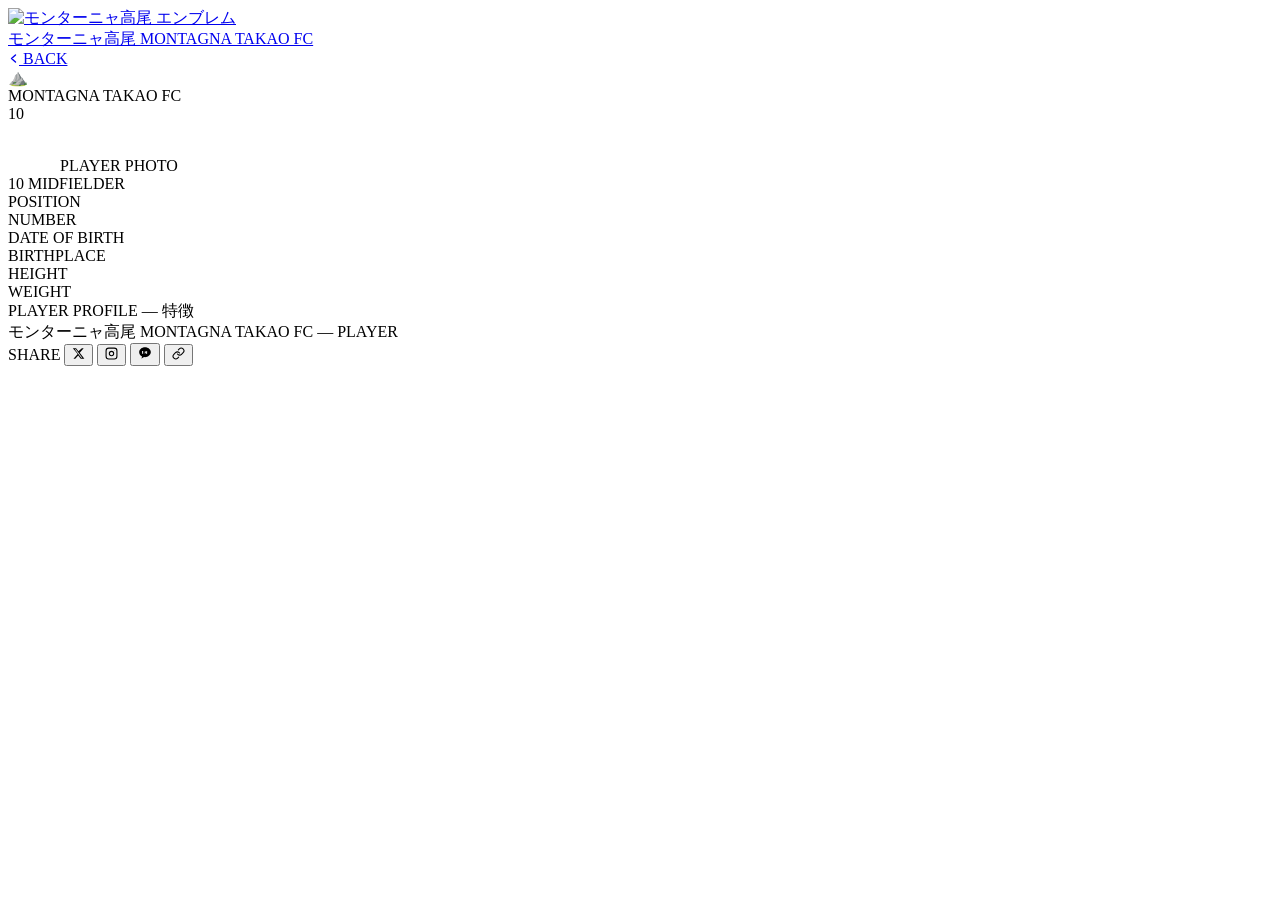
==== player.html @ 00458dfa "Add files via upload" ====
<!DOCTYPE html>
<html lang="ja">
<head>
<meta charset="UTF-8">
<meta name="viewport" content="width=device-width, initial-scale=1.0">
<title>選手プロフィール | MONTAGNA TAKAO FC</title>
<link href="https://fonts.googleapis.com/css2?family=Shippori+Mincho:wght@400;600;700&family=Bebas+Neue&family=Noto+Sans+JP:wght@300;400;500;700&display=swap" rel="stylesheet">
<link rel="stylesheet" href="css/style.css">
</head>
<body class="player-page">

<!-- Header -->
<header class="site-header">
  <a class="header-logo" href="index.html">
    <div class="header-emblem-wrap"><img src="images/logo.JPEG" alt="モンターニャ高尾 エンブレム"></div>
    <div class="header-logo-text">
      <span class="header-logo-ja">モンターニャ高尾</span>
      <span class="header-logo-en">MONTAGNA TAKAO FC</span>
    </div>
  </a>
  <a class="back-link" href="index.html" onclick="history.back();return false;">
    <svg width="11" height="11" viewBox="0 0 11 11" fill="none"><path d="M7.5 2L3.5 5.5L7.5 9" stroke="currentColor" stroke-width="1.4" stroke-linecap="round" stroke-linejoin="round"/></svg>
    BACK
  </a>
</header>

<!-- Page -->
<main class="player-detail-page">
  <div class="player-detail-card">
    <div class="card-slice"></div>

    <!-- Top Bar -->
    <div class="card-top-bar">
      <div class="club-badge">
        <div class="club-badge-emblem">⛰️</div>
        <span class="club-badge-name">MONTAGNA TAKAO FC</span>
      </div>
    </div>

    <!-- Body -->
    <div class="card-body">

      <!-- LEFT: Photo -->
      <div class="card-left">
        <div class="bg-number" id="bg-number">10</div>
        <div class="photo-wrap" id="photo-wrap">
          <img id="player-photo" src="" alt="選手写真" style="display:none;">
          <div class="photo-placeholder" id="photo-placeholder">
            <svg width="48" height="48" viewBox="0 0 48 48" fill="none">
              <circle cx="24" cy="18" r="9" stroke="white" stroke-width="2"/>
              <path d="M8 42c0-9 7-16 16-16s16 7 16 16" stroke="white" stroke-width="2" stroke-linecap="round"/>
            </svg>
            <span class="photo-placeholder-text">PLAYER PHOTO</span>
          </div>
          <div class="pos-overlay">
            <span class="pos-number" id="display-number">10</span>
            <span class="pos-label" id="display-pos">MIDFIELDER</span>
          </div>
        </div>
      </div>

      <!-- RIGHT: Info -->
      <div class="card-right">
        <div class="name-block">
          <span class="name-kanji" id="name-kanji"></span>
          <span class="name-roman" id="name-roman"></span>
        </div>

        <!-- Position + Number -->
        <div class="controls-row">
          <div class="control-cell">
            <span class="stat-label">POSITION</span>
            <span class="stat-value" id="stat-position"></span>
          </div>
          <div class="control-cell">
            <span class="stat-label">NUMBER</span>
            <span class="stat-value" id="stat-number"></span>
          </div>
        </div>

        <!-- Stats Grid -->
        <div class="stat-grid">
          <div class="stat-cell">
            <span class="stat-label">DATE OF BIRTH</span>
            <span class="stat-value" id="stat-dob"></span>
          </div>
          <div class="stat-cell">
            <span class="stat-label">BIRTHPLACE</span>
            <span class="stat-value" id="stat-birthplace"></span>
          </div>
          <div class="stat-cell">
            <span class="stat-label">HEIGHT</span>
            <span class="stat-value" id="stat-height"></span>
          </div>
          <div class="stat-cell">
            <span class="stat-label">WEIGHT</span>
            <span class="stat-value" id="stat-weight"></span>
          </div>
        </div>

        <!-- Feature -->
        <div class="feature-block">
          <div class="feature-header">
            <span class="feature-header-label">PLAYER PROFILE — 特徴</span>
          </div>
          <div class="feature-text" id="feature-text"></div>
        </div>

      </div>
    </div>

    <!-- Bottom Bar -->
    <div class="card-bottom-bar">
      <div class="bottom-brand">
        <span>モンターニャ高尾</span>
        <span class="bottom-brand-en">MONTAGNA TAKAO FC — PLAYER</span>
      </div>
      <div class="share-row">
        <span class="share-tag">SHARE</span>
        <!-- X -->
        <button class="share-btn share-x" onclick="shareX()" title="X でシェア">
          <svg viewBox="0 0 24 24" width="13" height="13" fill="currentColor"><path d="M18.244 2.25h3.308l-7.227 8.26 8.502 11.24H16.17l-4.714-6.231-5.402 6.231H2.744l7.737-8.858L1.488 2.25h6.044l4.261 5.636zm-1.161 17.52h1.833L7.084 4.126H5.117z"/></svg>
        </button>
        <!-- Instagram -->
        <button class="share-btn share-ig" onclick="shareInstagram()" title="Instagram でシェア">
          <svg viewBox="0 0 24 24" width="13" height="13" fill="none" stroke="currentColor" stroke-width="2" stroke-linecap="round" stroke-linejoin="round"><rect x="2" y="2" width="20" height="20" rx="5"/><circle cx="12" cy="12" r="4"/><circle cx="17.5" cy="6.5" r="0.5" fill="currentColor" stroke="none"/></svg>
        </button>
        <!-- LINE -->
        <button class="share-btn share-line" onclick="shareLine()" title="LINE でシェア">
          <svg viewBox="0 0 24 24" width="14" height="14" fill="currentColor"><path d="M12 2C6.48 2 2 5.92 2 10.74c0 3.11 1.96 5.84 4.91 7.42-.19.71-.7 2.57-.8 2.97-.12.5.19.49.4.36.16-.1 2.56-1.73 3.6-2.43.62.09 1.25.14 1.89.14 5.52 0 10-3.92 10-8.74C22 5.92 17.52 2 12 2zm-3.2 11.4H7v-5h1.8v5zm3.4 0H10.4v-5h1.8v5zm3.4 0h-1.8l-2-3v3h-1.2v-5h1.8l1.8 2.7V8.4H15.6v5z"/></svg>
        </button>
        <!-- Link copy -->
        <button class="share-btn share-link" onclick="copyLink()" title="URLをコピー">
          <svg viewBox="0 0 24 24" width="13" height="13" fill="none" stroke="currentColor" stroke-width="2" stroke-linecap="round" stroke-linejoin="round"><path d="M10 13a5 5 0 007.54.54l3-3a5 5 0 00-7.07-7.07l-1.72 1.71"/><path d="M14 11a5 5 0 00-7.54-.54l-3 3a5 5 0 007.07 7.07l1.71-1.71"/></svg>
        </button>
      </div>
    </div>

  </div>
</main>

<!-- Toast -->
<div class="toast" id="toast"></div>

<!-- データファイル -->
<script src="data/players.js"></script>
<!-- メインスクリプト -->
<script src="js/player.js"></script>
</body>
</html>
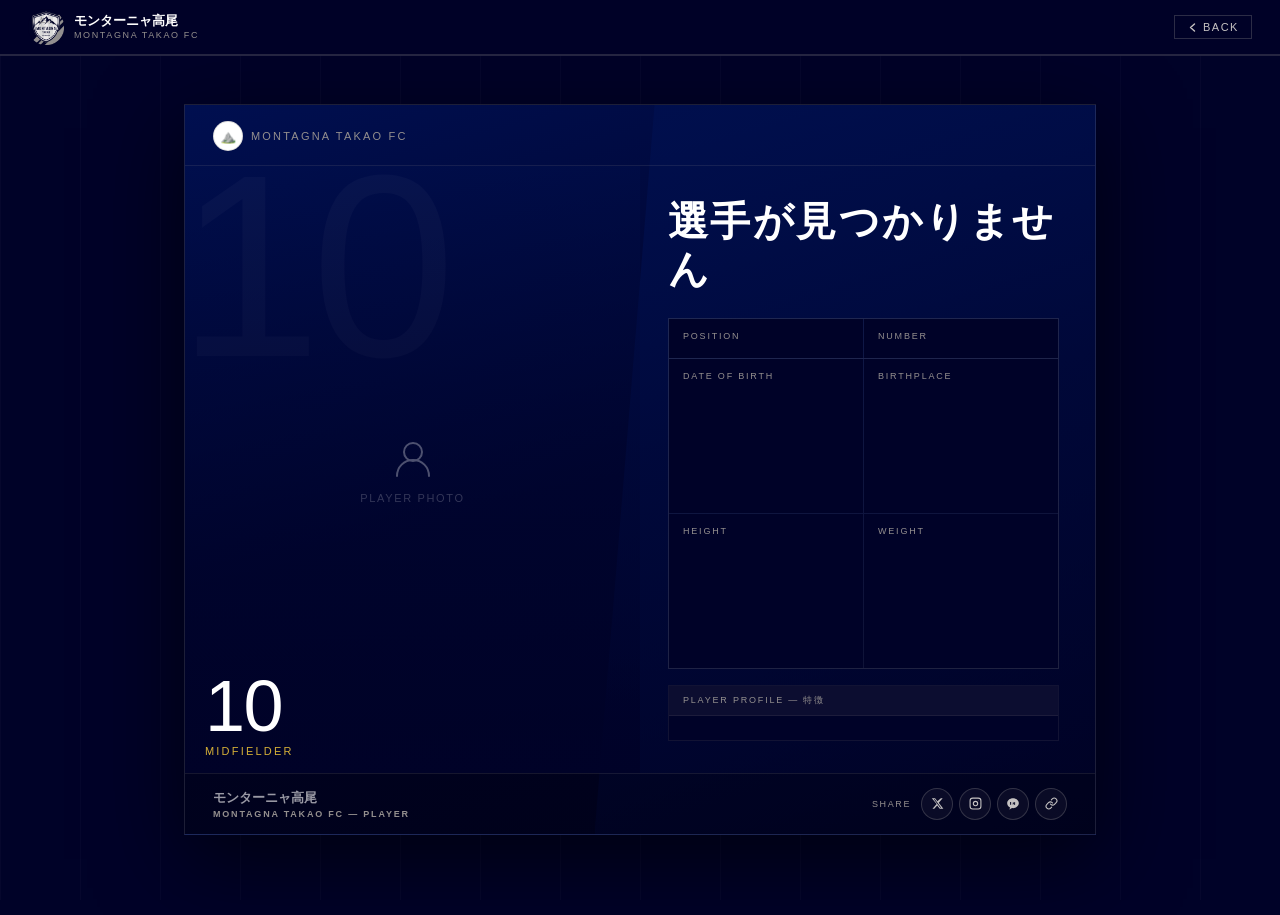
==== commit 7279f490: "Update player.html" ====
--- a/player.html
+++ b/player.html
@@ -12,13 +12,13 @@
 <!-- Header -->
 <header class="site-header">
   <a class="header-logo" href="index.html">
-    <div class="header-emblem-wrap"><img src="images/logo.JPEG" alt="モンターニャ高尾 エンブレム"></div>
+    <div class="header-emblem-wrap"><img src="images/logo.png" alt="モンターニャ高尾 エンブレム"></div>
     <div class="header-logo-text">
       <span class="header-logo-ja">モンターニャ高尾</span>
       <span class="header-logo-en">MONTAGNA TAKAO FC</span>
     </div>
   </a>
-  <a class="back-link" href="index.html" onclick="history.back();return false;">
+  <a class="back-link" href="index.html">
     <svg width="11" height="11" viewBox="0 0 11 11" fill="none"><path d="M7.5 2L3.5 5.5L7.5 9" stroke="currentColor" stroke-width="1.4" stroke-linecap="round" stroke-linejoin="round"/></svg>
     BACK
   </a>
--- a/css/style.css
+++ b/css/style.css
@@ -0,0 +1,1258 @@
+/* ══════════════════════════════════════
+   MONTAGNA TAKAO FC — Shared Styles
+   ══════════════════════════════════════ */
+
+/* ── Variables ── */
+:root {
+  --navy: #000228;
+  --navy-mid: #001050;
+  --navy-light: #0a1a6e;
+  --gray: #938F8E;
+  --gray-mid: #c5c2c2;
+  --gray-light: #e8e7e7;
+  --white: #FFFFFF;
+  --accent: #d4af37;
+  --shadow: rgba(0,2,40,0.18);
+}
+
+/* ── Reset ── */
+*, *::before, *::after { margin: 0; padding: 0; box-sizing: border-box; }
+html { scroll-behavior: smooth; }
+body {
+  font-family: 'Noto Sans JP', sans-serif;
+  background: var(--white);
+  color: var(--navy);
+  overflow-x: hidden;
+  -webkit-font-smoothing: antialiased;
+}
+
+/* ══════════════════════════════════════
+   HEADER
+   ══════════════════════════════════════ */
+header {
+  background: var(--navy);
+  position: sticky;
+  top: 0;
+  z-index: 200;
+  border-bottom: 3px solid var(--gray);
+}
+.header-inner {
+  max-width: 1300px;
+  margin: 0 auto;
+  display: flex;
+  align-items: center;
+  justify-content: space-between;
+  padding: 0 16px;
+  height: 70px;
+  gap: 8px;
+}
+.logo {
+  display: flex;
+  align-items: center;
+  gap: 10px;
+  cursor: pointer;
+  text-decoration: none;
+  flex-shrink: 0;
+}
+.logo-emblem {
+  width: 44px; height: 44px;
+  border-radius: 50%;
+  background: var(--white);
+  display: flex;
+  align-items: center;
+  justify-content: center;
+  overflow: hidden;
+  border: 2px solid var(--gray);
+  flex-shrink: 0;
+}
+.logo-emblem img { width: 40px; height: 40px; object-fit: contain; }
+.logo-text { line-height: 1; white-space: nowrap; }
+.logo-ja {
+  font-family: 'Shippori Mincho', serif;
+  font-size: 15px;
+  font-weight: 700;
+  color: var(--white);
+  display: block;
+  white-space: nowrap;
+}
+.logo-en {
+  font-family: 'Bebas Neue', sans-serif;
+  font-size: 10px;
+  letter-spacing: 0.15em;
+  color: var(--gray);
+  display: block;
+  margin-top: 2px;
+  white-space: nowrap;
+}
+
+/* Nav links */
+.nav-links {
+  display: flex;
+  align-items: center;
+  gap: 0;
+  flex-shrink: 0;
+}
+.nav-links a {
+  font-family: 'Bebas Neue', sans-serif;
+  font-size: 13px;
+  letter-spacing: 0.12em;
+  color: var(--gray-light);
+  text-decoration: none;
+  padding: 7px 11px;
+  border-radius: 3px;
+  transition: all 0.2s;
+  cursor: pointer;
+}
+.nav-links a:hover { background: var(--navy-mid); color: var(--white); }
+@media(max-width: 700px) { .nav-links { display: none; } }
+
+.nav-right {
+  display: flex;
+  align-items: center;
+  gap: 6px;
+  flex-shrink: 0;
+}
+
+/* Menu button */
+.menu-tab-btn {
+  background: none;
+  border: 1px solid rgba(147,143,142,0.4);
+  border-radius: 4px;
+  padding: 6px 11px;
+  display: flex;
+  align-items: center;
+  gap: 5px;
+  cursor: pointer;
+  color: var(--gray-mid);
+  transition: all 0.2s;
+  font-family: 'Bebas Neue', sans-serif;
+  font-size: 12px;
+  letter-spacing: 0.1em;
+  white-space: nowrap;
+}
+.menu-tab-btn:hover { background: rgba(147,143,142,0.15); }
+.menu-tab-btn svg { width: 14px; height: 14px; }
+
+/* ══════════════════════════════════════
+   MEGA MENU
+   ══════════════════════════════════════ */
+.mega-menu {
+  position: fixed;
+  top: 73px;
+  right: 0;
+  width: 300px;
+  background: var(--white);
+  border-left: 1px solid var(--gray-light);
+  border-bottom: 1px solid var(--gray-light);
+  box-shadow: -6px 6px 24px var(--shadow);
+  display: none;
+  z-index: 400;
+  max-height: calc(100vh - 73px);
+  overflow-y: auto;
+}
+.mega-menu.open { display: block; }
+.mega-section {
+  padding: 18px 22px;
+  border-bottom: 1px solid var(--gray-light);
+}
+.mega-section:last-child { border-bottom: none; }
+.mega-section-title {
+  font-family: 'Bebas Neue', sans-serif;
+  font-size: 15px;
+  letter-spacing: 0.2em;
+  color: var(--gray);
+  margin-bottom: 10px;
+}
+.mega-item {
+  display: block;
+  padding: 8px 0;
+  font-size: 13px;
+  color: var(--navy);
+  text-decoration: none;
+  cursor: pointer;
+  border-bottom: 1px solid rgba(232,231,231,0.6);
+  transition: color 0.15s;
+}
+.mega-item:hover { color: var(--gray); }
+.mega-item:last-child { border-bottom: none; }
+
+/* ══════════════════════════════════════
+   HERO
+   ══════════════════════════════════════ */
+.hero {
+  background: var(--navy);
+  position: relative;
+  overflow: hidden;
+  height: 440px;
+  display: flex;
+  align-items: center;
+}
+.hero-bg {
+  position: absolute;
+  inset: 0;
+  background: radial-gradient(ellipse at 20% 50%, rgba(147,143,142,0.12) 0%, transparent 60%),
+              linear-gradient(135deg, var(--navy) 0%, #000510 100%);
+}
+.hero-mountain {
+  position: absolute;
+  bottom: 0; left: 0; right: 0;
+  height: 170px;
+  opacity: 0.08;
+}
+.hero-content {
+  position: relative;
+  max-width: 1200px;
+  margin: 0 auto;
+  padding: 0 40px;
+  z-index: 2;
+  display: flex;
+  align-items: center;
+  gap: 40px;
+}
+.hero-emblem { width: 140px; height: 140px; flex-shrink: 0; }
+.hero-emblem img { width: 100%; height: 100%; object-fit: contain; }
+.hero-tag {
+  font-family: 'Bebas Neue', sans-serif;
+  font-size: 10px;
+  letter-spacing: 0.35em;
+  color: var(--gray);
+  border: 1px solid rgba(147,143,142,0.4);
+  display: inline-block;
+  padding: 3px 11px;
+  margin-bottom: 12px;
+}
+.hero h1 {
+  font-family: 'Shippori Mincho', serif;
+  font-size: clamp(28px, 4vw, 52px);
+  font-weight: 700;
+  color: var(--white);
+  line-height: 1.3;
+  margin-bottom: 10px;
+}
+.hero h1 span { color: var(--gray-mid); }
+.hero-sub {
+  font-family: 'Bebas Neue', sans-serif;
+  font-size: 12px;
+  letter-spacing: 0.25em;
+  color: var(--gray);
+}
+@media(max-width: 600px) {
+  .hero-content { flex-direction: column; padding: 0 20px; text-align: center; }
+  .hero-emblem { width: 100px; height: 100px; }
+  .hero { height: auto; padding: 40px 0; }
+}
+
+/* ══════════════════════════════════════
+   SECTIONS
+   ══════════════════════════════════════ */
+.section-header {
+  display: flex;
+  align-items: baseline;
+  gap: 12px;
+  margin-bottom: 24px;
+}
+.section-title {
+  font-family: 'Bebas Neue', sans-serif;
+  font-size: 30px;
+  letter-spacing: 0.1em;
+  color: var(--navy);
+}
+.section-title-ja {
+  font-family: 'Shippori Mincho', serif;
+  font-size: 12px;
+  color: var(--gray);
+}
+.section-more {
+  margin-left: auto;
+  font-family: 'Bebas Neue', sans-serif;
+  font-size: 12px;
+  letter-spacing: 0.15em;
+  color: var(--navy);
+  text-decoration: none;
+  border-bottom: 1px solid var(--navy);
+  cursor: pointer;
+}
+.main-content {
+  max-width: 1200px;
+  margin: 0 auto;
+  padding: 48px 20px;
+}
+
+/* ══════════════════════════════════════
+   NEWS
+   ══════════════════════════════════════ */
+.news-grid {
+  display: grid;
+  grid-template-columns: repeat(3, 1fr);
+  gap: 18px;
+}
+@media(max-width: 700px) { .news-grid { grid-template-columns: 1fr; } }
+
+a.news-card { text-decoration: none; color: inherit; display: block; }
+.news-card {
+  background: var(--white);
+  border: 1px solid var(--gray-light);
+  overflow: hidden;
+  cursor: pointer;
+  transition: all 0.25s;
+  display: block;
+  text-decoration: none;
+  color: inherit;
+  animation: fadeUp 0.4s ease both;
+}
+.news-card:nth-child(2) { animation-delay: 0.08s; }
+.news-card:nth-child(3) { animation-delay: 0.16s; }
+.news-card:hover {
+  transform: translateY(-3px);
+  box-shadow: 0 10px 28px var(--shadow);
+  border-color: var(--navy);
+}
+.news-img-wrap {
+  width: 100%;
+  aspect-ratio: 16/9;
+  overflow: hidden;
+  background: linear-gradient(160deg, var(--navy) 0%, #1a1f4e 60%, #2d355a 100%);
+  position: relative;
+  display: flex;
+  align-items: center;
+  justify-content: center;
+}
+.news-img-wrap img {
+  width: 100%; height: 100%;
+  object-fit: cover;
+  position: absolute;
+  inset: 0;
+}
+.news-img-emoji {
+  font-size: 42px;
+  z-index: 1;
+  position: relative;
+  opacity: 0.85;
+  filter: drop-shadow(0 2px 8px rgba(0,0,0,0.3));
+}
+.news-body { padding: 13px; }
+.news-cat {
+  display: inline-block;
+  background: var(--navy);
+  color: var(--white);
+  font-size: 10px;
+  font-weight: 700;
+  padding: 2px 7px;
+  margin-bottom: 5px;
+}
+.news-cat.match { background: #c0392b; }
+.news-cat.report { background: var(--gray); }
+.news-cat.info { background: var(--navy-light); }
+.news-title {
+  font-family: 'Shippori Mincho', serif;
+  font-size: 13px;
+  font-weight: 600;
+  line-height: 1.6;
+  margin-bottom: 5px;
+}
+.news-excerpt {
+  font-size: 11px;
+  color: var(--gray);
+  line-height: 1.6;
+  margin-bottom: 5px;
+  display: -webkit-box;
+  -webkit-line-clamp: 2;
+  -webkit-box-orient: vertical;
+  overflow: hidden;
+}
+.news-date { font-size: 10px; color: var(--gray); }
+
+/* Category filter */
+.cat-filter-btn {
+  background: var(--white);
+  border: 1.5px solid var(--gray-light);
+  color: var(--gray);
+  font-family: 'Noto Sans JP', sans-serif;
+  font-size: 12px;
+  font-weight: 500;
+  padding: 5px 12px;
+  cursor: pointer;
+  transition: all 0.2s;
+}
+.cat-filter-btn.active,
+.cat-filter-btn:hover {
+  background: var(--navy);
+  color: var(--white);
+  border-color: var(--navy);
+}
+
+/* ══════════════════════════════════════
+   ARTICLE PAGE
+   ══════════════════════════════════════ */
+#section-article {
+  background: #f4f4f0;
+  min-height: 100vh;
+  padding-bottom: 60px;
+}
+.article-page {
+  max-width: 800px;
+  margin: 0 auto;
+  padding: 0 0 80px;
+  background: var(--white);
+  box-shadow: 0 4px 32px rgba(0,2,40,0.10);
+}
+.article-back {
+  display: flex;
+  align-items: center;
+  gap: 8px;
+  color: var(--gray-mid);
+  letter-spacing: 0.1em;
+  cursor: pointer;
+  padding: 20px 40px;
+  transition: color 0.2s;
+  text-transform: uppercase;
+  font-family: 'Bebas Neue', sans-serif;
+  font-size: 13px;
+  background: #f4f4f0;
+  border-bottom: 1px solid rgba(147,143,142,0.2);
+}
+.article-back:hover { color: var(--navy); }
+.article-back::before { content: '\2190'; font-family: sans-serif; font-size: 16px; }
+
+.article-hero-img {
+  width: 100%;
+  aspect-ratio: 16/9;
+  background: linear-gradient(160deg, var(--navy) 0%, #1a1f4e 60%, #2d355a 100%);
+  overflow: hidden;
+  position: relative;
+  display: flex;
+  align-items: center;
+  justify-content: center;
+}
+.article-hero-img img {
+  width: 100%; height: 100%;
+  object-fit: cover;
+  position: absolute;
+  inset: 0;
+}
+.article-hero-emoji {
+  font-size: 64px;
+  z-index: 1;
+  position: relative;
+  filter: drop-shadow(0 4px 12px rgba(0,0,0,0.4));
+}
+.article-content-wrap { padding: 36px 40px 0; }
+.article-top-row {
+  display: flex;
+  align-items: center;
+  gap: 10px;
+  margin-bottom: 16px;
+  flex-wrap: wrap;
+}
+.article-cat {
+  display: inline-block;
+  background: var(--navy);
+  color: var(--white);
+  font-size: 10px;
+  font-weight: 700;
+  letter-spacing: 0.1em;
+  padding: 4px 10px;
+  text-transform: uppercase;
+}
+.article-date-tag { font-size: 11px; color: var(--gray); letter-spacing: 0.04em; }
+.article-title {
+  font-family: 'Shippori Mincho', serif;
+  font-size: clamp(20px, 3.5vw, 32px);
+  font-weight: 700;
+  color: var(--navy);
+  line-height: 1.55;
+  margin-bottom: 22px;
+}
+.article-divider {
+  height: 2px;
+  background: linear-gradient(90deg, var(--navy) 0%, rgba(147,143,142,0.3) 100%);
+  margin-bottom: 32px;
+}
+
+.article-body {
+  font-size: 15.5px;
+  line-height: 2.1;
+  color: #1e2240;
+  font-feature-settings: 'palt';
+}
+.article-body p { margin: 0 0 1.6em; padding: 0; }
+.article-body p:last-child { margin-bottom: 0; }
+.body-heading {
+  display: block;
+  font-family: 'Shippori Mincho', serif;
+  font-size: 14px;
+  font-weight: 700;
+  color: var(--navy);
+  background: rgba(0,2,40,0.05);
+  padding: 6px 12px;
+  margin: -2px -4px 6px;
+  border-left: 3px solid var(--navy);
+}
+.body-section { display: block; font-weight: 700; color: var(--navy); margin-top: 4px; }
+.body-bullet { display: block; padding-left: 1em; text-indent: -0.5em; }
+.article-footer {
+  margin-top: 48px;
+  padding-top: 24px;
+  border-top: 1px solid rgba(147,143,142,0.25);
+}
+.article-footer-back {
+  background: none;
+  border: 1px solid var(--navy);
+  color: var(--navy);
+  font-family: 'Bebas Neue', sans-serif;
+  font-size: 13px;
+  letter-spacing: 0.12em;
+  padding: 9px 20px;
+  cursor: pointer;
+  transition: all 0.2s;
+}
+.article-footer-back:hover { background: var(--navy); color: var(--white); }
+@media(min-width: 601px) { #section-article { padding-top: 40px; } }
+@media(max-width: 600px) {
+  .article-back { padding: 16px 20px; }
+  .article-content-wrap { padding: 24px 20px 0; }
+}
+
+/* ══════════════════════════════════════
+   MATCH
+   ══════════════════════════════════════ */
+.match-section {
+  background: var(--navy);
+  padding: 48px 0;
+}
+.match-inner {
+  max-width: 1200px;
+  margin: 0 auto;
+  padding: 0 20px;
+}
+.match-section .section-title { color: var(--white); }
+.match-section .section-title-ja { color: var(--gray); }
+.match-section .section-more { color: var(--gray-mid); border-color: var(--gray-mid); }
+
+.match-cards {
+  display: grid;
+  grid-template-columns: repeat(auto-fill, minmax(230px, 1fr));
+  gap: 11px;
+}
+.match-card {
+  background: rgba(255,255,255,0.04);
+  border: 1px solid rgba(147,143,142,0.2);
+  padding: 15px;
+  transition: all 0.2s;
+}
+.match-card:hover {
+  background: rgba(147,143,142,0.1);
+  border-color: var(--gray);
+}
+.match-type {
+  display: inline-block;
+  background: rgba(147,143,142,0.2);
+  color: var(--gray-mid);
+  font-size: 10px;
+  padding: 2px 7px;
+  margin-bottom: 7px;
+}
+.match-date {
+  font-family: 'Bebas Neue', sans-serif;
+  font-size: 22px;
+  color: var(--gray-mid);
+  line-height: 1;
+}
+.match-date-sub {
+  font-size: 10px;
+  color: var(--gray);
+  margin-bottom: 9px;
+}
+.match-teams {
+  display: flex;
+  align-items: center;
+  gap: 6px;
+  margin-bottom: 7px;
+}
+.match-team { flex: 1; text-align: center; min-width: 0; }
+.match-team-name {
+  font-family: 'Shippori Mincho', serif;
+  font-size: 11px;
+  color: var(--white);
+  font-weight: 600;
+  white-space: nowrap;
+}
+.match-team.away .match-team-name { color: var(--gray); }
+.match-score-area { text-align: center; }
+.match-score {
+  font-family: 'Bebas Neue', sans-serif;
+  font-size: 24px;
+  color: var(--white);
+  line-height: 1;
+}
+.match-ha-badge {
+  display: inline-block;
+  font-size: 9px;
+  font-family: 'Bebas Neue', sans-serif;
+  letter-spacing: 0.1em;
+  padding: 2px 7px;
+  margin-bottom: 6px;
+  border-radius: 2px;
+}
+.match-ha-home { background: rgba(147,143,142,0.25); color: var(--gray-mid); }
+.match-ha-away {
+  background: rgba(255,255,255,0.12);
+  color: var(--white);
+  border: 1px solid rgba(147,143,142,0.3);
+}
+.match-venue { font-size: 10px; color: var(--gray); }
+
+/* ══════════════════════════════════════
+   SOCIAL
+   ══════════════════════════════════════ */
+.social-section { padding: 48px 0; background: #f8f8f8; }
+.social-inner { max-width: 1200px; margin: 0 auto; padding: 0 20px; }
+.social-grid { display: grid; grid-template-columns: 1fr 1fr; gap: 28px; }
+@media(max-width: 700px) { .social-grid { grid-template-columns: 1fr; } }
+.social-block h3 {
+  font-family: 'Bebas Neue', sans-serif;
+  font-size: 20px;
+  letter-spacing: 0.15em;
+  color: var(--navy);
+  margin-bottom: 14px;
+  display: flex;
+  align-items: center;
+  gap: 8px;
+}
+.social-link-btn {
+  display: inline-flex;
+  align-items: center;
+  gap: 7px;
+  padding: 8px 16px;
+  border: 1.5px solid var(--navy);
+  color: var(--navy);
+  text-decoration: none;
+  font-size: 12px;
+  font-weight: 700;
+  transition: all 0.2s;
+  margin-bottom: 14px;
+}
+.social-link-btn:hover { background: var(--navy); color: var(--white); }
+.ig-grid { display: grid; grid-template-columns: 1fr 1fr; gap: 10px; }
+.ig-post {
+  overflow: hidden;
+  border-radius: 6px;
+}
+.ig-post iframe {
+  width: 100%;
+  min-height: 400px;
+  border: none;
+}
+.yt-embed { width: 100%; aspect-ratio: 16/9; background: var(--navy); }
+.yt-embed iframe { width: 100%; height: 100%; border: none; }
+
+/* ══════════════════════════════════════
+   TEAM / PLAYERS GRID
+   ══════════════════════════════════════ */
+.players-grid {
+  display: grid;
+  grid-template-columns: repeat(auto-fill, minmax(160px, 1fr));
+  gap: 14px;
+}
+.player-card {
+  background: var(--white);
+  border: 1px solid var(--gray-light);
+  padding: 14px;
+  text-align: center;
+  transition: all 0.2s;
+  cursor: pointer;
+  text-decoration: none;
+  color: inherit;
+  display: block;
+}
+.player-card:hover {
+  box-shadow: 0 8px 24px var(--shadow);
+  border-color: var(--navy);
+}
+.player-num {
+  font-family: 'Bebas Neue', sans-serif;
+  font-size: 40px;
+  color: var(--gray-light);
+  line-height: 1;
+}
+.player-pos {
+  display: inline-block;
+  background: var(--navy);
+  color: var(--white);
+  font-size: 10px;
+  font-weight: 700;
+  padding: 2px 9px;
+  margin-bottom: 4px;
+}
+.player-name-ja {
+  font-family: 'Shippori Mincho', serif;
+  font-size: 14px;
+  font-weight: 700;
+  margin-bottom: 3px;
+}
+.player-name-en {
+  font-family: 'Bebas Neue', sans-serif;
+  font-size: 10px;
+  letter-spacing: 0.12em;
+  color: var(--gray);
+  display: block;
+  margin-bottom: 3px;
+}
+.player-from { font-size: 10px; color: var(--gray); margin-bottom: 5px; }
+.player-bio-text { font-size: 10px; line-height: 1.6; color: #666; }
+
+/* ══════════════════════════════════════
+   STATIC PAGES
+   ══════════════════════════════════════ */
+.static-page { max-width: 800px; margin: 0 auto; padding: 48px 20px; }
+.static-page h2 {
+  font-family: 'Shippori Mincho', serif;
+  font-size: 26px;
+  font-weight: 700;
+  color: var(--navy);
+  margin-bottom: 24px;
+  padding-bottom: 12px;
+  border-bottom: 2px solid var(--gray-light);
+}
+.static-page p { font-size: 15px; line-height: 1.9; color: #333; margin-bottom: 16px; }
+.static-page ul { padding-left: 1.5em; margin-bottom: 16px; }
+.static-page ul li { font-size: 14px; line-height: 1.8; color: #333; }
+.static-back {
+  display: flex;
+  align-items: center;
+  gap: 6px;
+  font-size: 13px;
+  color: var(--gray);
+  cursor: pointer;
+  margin-bottom: 28px;
+  transition: color 0.2s;
+}
+.static-back:hover { color: var(--navy); }
+
+/* ══════════════════════════════════════
+   PAGE BANNER
+   ══════════════════════════════════════ */
+.page-banner {
+  background: var(--navy);
+  padding: 36px 20px 28px;
+  border-bottom: 3px solid var(--gray);
+}
+.page-banner-inner {
+  max-width: 1200px;
+  margin: 0 auto;
+  display: flex;
+  align-items: flex-end;
+  gap: 14px;
+}
+.page-banner-en {
+  font-family: 'Bebas Neue', sans-serif;
+  font-size: clamp(34px, 5vw, 58px);
+  letter-spacing: 0.08em;
+  color: var(--white);
+  line-height: 1;
+}
+.page-banner-ja {
+  font-family: 'Shippori Mincho', serif;
+  font-size: 13px;
+  color: var(--gray);
+  padding-bottom: 5px;
+}
+
+/* ══════════════════════════════════════
+   FOOTER
+   ══════════════════════════════════════ */
+footer {
+  background: var(--navy);
+  border-top: 3px solid rgba(147,143,142,0.3);
+  padding: 28px 20px 16px;
+}
+.footer-inner { max-width: 1200px; margin: 0 auto; }
+.footer-bottom {
+  display: flex;
+  align-items: center;
+  justify-content: space-between;
+  flex-wrap: wrap;
+  gap: 14px;
+}
+.footer-logo { display: flex; align-items: center; gap: 9px; }
+.footer-logo img {
+  width: 36px; height: 36px;
+  object-fit: contain;
+  border-radius: 50%;
+  border: 1px solid rgba(147,143,142,0.3);
+}
+.footer-logo-text {
+  font-family: 'Shippori Mincho', serif;
+  font-size: 15px;
+  font-weight: 700;
+  color: var(--white);
+  line-height: 1.4;
+}
+.footer-logo-en {
+  font-family: 'Bebas Neue', sans-serif;
+  font-size: 11px;
+  letter-spacing: 0.15em;
+  color: var(--gray-mid);
+  font-weight: 400;
+}
+.footer-copy { font-size: 11px; color: var(--gray); }
+.footer-sns { display: flex; gap: 7px; }
+.sns-link {
+  width: 30px; height: 30px;
+  background: rgba(255,255,255,0.06);
+  border: 1px solid rgba(147,143,142,0.3);
+  border-radius: 50%;
+  display: flex;
+  align-items: center;
+  justify-content: center;
+  color: var(--gray-light);
+  font-size: 11px;
+  cursor: pointer;
+  transition: all 0.2s;
+  text-decoration: none;
+}
+.sns-link:hover { background: var(--gray); color: var(--navy); }
+
+/* ══════════════════════════════════════
+   UTILITIES
+   ══════════════════════════════════════ */
+.divider { height: 1px; background: linear-gradient(to right, transparent, var(--gray), transparent); }
+
+.toast {
+  position: fixed;
+  bottom: 24px;
+  right: 20px;
+  background: var(--navy);
+  color: var(--white);
+  font-weight: 700;
+  padding: 10px 18px;
+  z-index: 999;
+  transform: translateY(80px);
+  opacity: 0;
+  transition: all 0.3s;
+  font-family: 'Noto Sans JP', sans-serif;
+  font-size: 12px;
+}
+.toast.show { transform: translateY(0); opacity: 1; }
+
+@keyframes fadeUp {
+  from { opacity: 0; transform: translateY(18px); }
+  to { opacity: 1; transform: translateY(0); }
+}
+
+/* ══════════════════════════════════════
+   PLAYER DETAIL PAGE
+   ══════════════════════════════════════ */
+body.player-page {
+  background: var(--navy);
+  color: var(--white);
+}
+body.player-page::before {
+  content: '';
+  position: fixed;
+  inset: 0;
+  background-image:
+    repeating-linear-gradient(
+      90deg,
+      rgba(255,255,255,0.025) 0px,
+      rgba(255,255,255,0.025) 1px,
+      transparent 1px,
+      transparent 80px
+    );
+  pointer-events: none;
+  z-index: 0;
+}
+
+/* Article standalone & Player page header */
+.article-standalone .site-header,
+.player-page .site-header {
+  position: relative;
+  z-index: 10;
+  background: rgba(0,2,40,0.95);
+  border-bottom: 2px solid rgba(147,143,142,0.25);
+  padding: 0 28px;
+  height: 56px;
+  display: flex;
+  align-items: center;
+  justify-content: space-between;
+  backdrop-filter: blur(8px);
+}
+.header-logo {
+  display: flex;
+  align-items: center;
+  gap: 10px;
+  text-decoration: none;
+}
+.header-emblem-wrap {
+  width: 36px; height: 36px;
+  flex-shrink: 0;
+  display: flex;
+  align-items: center;
+  justify-content: center;
+}
+.header-emblem-wrap img {
+  width: 100%; height: 100%;
+  object-fit: contain;
+}
+.header-logo-text { line-height: 1.3; }
+.header-logo-ja {
+  font-family: 'Shippori Mincho', serif;
+  font-size: 13px;
+  font-weight: 700;
+  color: var(--white);
+  display: block;
+}
+.header-logo-en {
+  font-family: 'Bebas Neue', sans-serif;
+  font-size: 9px;
+  letter-spacing: 0.18em;
+  color: var(--gray);
+  display: block;
+}
+.back-link {
+  font-family: 'Bebas Neue', sans-serif;
+  font-size: 11px;
+  letter-spacing: 0.14em;
+  color: var(--gray-mid);
+  text-decoration: none;
+  display: flex;
+  align-items: center;
+  gap: 5px;
+  border: 1px solid rgba(147,143,142,0.3);
+  padding: 5px 12px;
+  transition: all 0.2s;
+}
+.back-link:hover { color: var(--white); border-color: var(--gray-mid); background: rgba(147,143,142,0.1); }
+.back-link svg { transition: transform 0.2s; }
+.back-link:hover svg { transform: translateX(-3px); }
+
+/* Player card layout */
+.player-detail-page {
+  position: relative;
+  z-index: 1;
+  max-width: 960px;
+  margin: 0 auto;
+  padding: 48px 24px 80px;
+}
+.player-detail-card {
+  position: relative;
+  background: linear-gradient(165deg, #000f50 0%, #000228 50%, #000120 100%);
+  border: 1px solid rgba(147,143,142,0.2);
+  box-shadow: 0 24px 80px rgba(0,0,0,0.6);
+  overflow: hidden;
+  animation: cardIn 0.6s cubic-bezier(.22,.68,0,.99) both;
+}
+@keyframes cardIn {
+  from { opacity: 0; transform: translateY(32px) scale(0.98); }
+  to { opacity: 1; transform: translateY(0) scale(1); }
+}
+.card-slice {
+  position: absolute;
+  top: 0; right: 0;
+  width: 55%; height: 100%;
+  background: linear-gradient(160deg, rgba(0,16,80,0.8) 0%, rgba(0,2,40,0.4) 100%);
+  clip-path: polygon(12% 0, 100% 0, 100% 100%, 0% 100%);
+  z-index: 0;
+}
+.card-top-bar {
+  position: relative;
+  z-index: 2;
+  display: flex;
+  align-items: center;
+  justify-content: space-between;
+  padding: 16px 28px 14px;
+  border-bottom: 1px solid rgba(147,143,142,0.15);
+}
+.club-badge { display: flex; align-items: center; gap: 8px; }
+.club-badge-emblem {
+  width: 30px; height: 30px;
+  border-radius: 50%;
+  background: var(--white);
+  display: flex;
+  align-items: center;
+  justify-content: center;
+  font-size: 13px;
+  border: 1px solid rgba(147,143,142,0.3);
+  flex-shrink: 0;
+}
+.club-badge-name {
+  font-family: 'Bebas Neue', sans-serif;
+  font-size: 11px;
+  letter-spacing: 0.2em;
+  color: var(--gray);
+}
+
+.card-body {
+  position: relative;
+  z-index: 1;
+  display: grid;
+  grid-template-columns: 1fr 1fr;
+  min-height: 460px;
+}
+@media(max-width: 640px) {
+  .card-body { grid-template-columns: 1fr; min-height: auto; display: block; }
+}
+.card-left {
+  position: relative;
+  display: flex;
+  flex-direction: column;
+  justify-content: flex-end;
+  padding: 0;
+  overflow: hidden;
+}
+.bg-number {
+  position: absolute;
+  top: -10px; left: -8px;
+  font-family: 'Bebas Neue', sans-serif;
+  font-size: clamp(180px, 26vw, 260px);
+  line-height: 0.85;
+  color: rgba(255,255,255,0.04);
+  letter-spacing: -0.04em;
+  pointer-events: none;
+  user-select: none;
+  z-index: 0;
+}
+.photo-wrap {
+  position: relative;
+  z-index: 1;
+  width: 100%;
+  aspect-ratio: 3/4;
+  background: linear-gradient(180deg, rgba(0,16,80,0.3) 0%, rgba(0,2,40,0.7) 100%);
+  overflow: hidden;
+}
+.photo-wrap img {
+  width: 100%; height: 100%;
+  object-fit: cover;
+  object-position: top center;
+  display: block;
+  transition: transform 0.5s ease;
+}
+.photo-wrap:hover img { transform: scale(1.04); }
+.photo-placeholder {
+  width: 100%; height: 100%;
+  display: flex;
+  flex-direction: column;
+  align-items: center;
+  justify-content: center;
+  gap: 10px;
+  color: rgba(255,255,255,0.2);
+}
+.photo-placeholder svg { opacity: 0.3; }
+.photo-placeholder-text {
+  font-family: 'Bebas Neue', sans-serif;
+  font-size: 11px;
+  letter-spacing: 0.15em;
+}
+.pos-overlay {
+  position: absolute;
+  bottom: 0; left: 0; right: 0;
+  padding: 24px 20px 16px;
+  background: linear-gradient(to top, rgba(0,2,40,0.95) 0%, transparent 100%);
+  z-index: 2;
+}
+.pos-number {
+  font-family: 'Bebas Neue', sans-serif;
+  font-size: clamp(52px, 8vw, 72px);
+  line-height: 0.9;
+  color: var(--white);
+  letter-spacing: -0.02em;
+  display: block;
+}
+.pos-label {
+  font-family: 'Bebas Neue', sans-serif;
+  font-size: 11px;
+  letter-spacing: 0.2em;
+  color: var(--accent);
+  display: block;
+  margin-top: 6px;
+}
+
+/* Right side info */
+.card-right {
+  position: relative;
+  z-index: 2;
+  padding: 32px 36px 32px 28px;
+  display: flex;
+  flex-direction: column;
+  gap: 0;
+}
+@media(max-width: 640px) { .card-right { padding: 28px 24px; } }
+
+.name-block { margin-bottom: 20px; }
+.name-kanji {
+  font-family: 'Shippori Mincho', serif;
+  font-size: clamp(28px, 4vw, 40px);
+  font-weight: 700;
+  color: var(--white);
+  line-height: 1.2;
+  letter-spacing: 0.06em;
+  display: block;
+}
+.name-roman {
+  font-family: 'Bebas Neue', sans-serif;
+  font-size: clamp(13px, 2vw, 16px);
+  letter-spacing: 0.18em;
+  color: var(--gray);
+  display: block;
+  margin-top: 4px;
+}
+
+
+.stat-grid {
+  display: grid;
+  grid-template-columns: 1fr 1fr;
+  gap: 1px;
+  background: rgba(147,143,142,0.1);
+  border: 1px solid rgba(147,143,142,0.12);
+  flex: 1;
+}
+.stat-cell {
+  background: #000228;
+  padding: 12px 14px;
+  display: flex;
+  flex-direction: column;
+  gap: 5px;
+  transition: background 0.15s;
+}
+.stat-cell:hover { background: #001050; }
+.stat-label {
+  font-family: 'Bebas Neue', sans-serif;
+  font-size: 9px;
+  letter-spacing: 0.2em;
+  color: var(--gray);
+  display: block;
+}
+.stat-value {
+  font-family: 'Noto Sans JP', sans-serif;
+  font-size: 13px;
+  font-weight: 500;
+  color: var(--white);
+}
+
+.controls-row {
+  display: grid;
+  grid-template-columns: 1fr 1fr;
+  gap: 1px;
+  background: rgba(147,143,142,0.1);
+  border: 1px solid rgba(147,143,142,0.12);
+  border-bottom: none;
+}
+.control-cell {
+  background: #000228;
+  padding: 12px 14px;
+  display: flex;
+  flex-direction: column;
+  gap: 5px;
+}
+.control-cell:hover { background: #001050; }
+
+/* Feature block */
+.feature-block {
+  margin-top: 16px;
+  border: 1px solid rgba(147,143,142,0.12);
+  background: #000228;
+}
+.feature-header {
+  padding: 8px 14px;
+  background: rgba(147,143,142,0.08);
+  border-bottom: 1px solid rgba(147,143,142,0.12);
+  display: flex;
+  align-items: center;
+  gap: 6px;
+}
+.feature-header-label {
+  font-family: 'Bebas Neue', sans-serif;
+  font-size: 9px;
+  letter-spacing: 0.2em;
+  color: var(--gray);
+}
+
+.feature-text {
+  padding: 12px 14px;
+  font-size: 12px;
+  line-height: 1.85;
+  color: rgba(255,255,255,0.75);
+}
+
+/* Bottom bar */
+.card-bottom-bar {
+  position: relative;
+  z-index: 2;
+  display: flex;
+  align-items: center;
+  justify-content: space-between;
+  padding: 14px 28px;
+  border-top: 1px solid rgba(147,143,142,0.15);
+  background: rgba(0,0,0,0.2);
+  flex-wrap: wrap;
+  gap: 10px;
+}
+.bottom-brand {
+  font-family: 'Shippori Mincho', serif;
+  font-size: 13px;
+  font-weight: 700;
+  color: rgba(255,255,255,0.6);
+  display: flex;
+  flex-direction: column;
+  gap: 2px;
+}
+.bottom-brand-en {
+  font-family: 'Bebas Neue', sans-serif;
+  font-size: 9px;
+  letter-spacing: 0.2em;
+  color: var(--gray);
+}
+.share-row { display: flex; align-items: center; gap: 6px; }
+.share-tag {
+  font-family: 'Bebas Neue', sans-serif;
+  font-size: 9px;
+  letter-spacing: 0.18em;
+  color: var(--gray);
+  margin-right: 4px;
+}
+.share-btn {
+  width: 32px; height: 32px;
+  border-radius: 50%;
+  border: 1px solid rgba(147,143,142,0.3);
+  background: rgba(255,255,255,0.04);
+  color: var(--gray-mid);
+  cursor: pointer;
+  display: inline-flex;
+  align-items: center;
+  justify-content: center;
+  transition: all 0.2s;
+}
+.share-btn:hover { border-color: var(--gray-mid); }
+.share-x:hover { background: #000; color: #fff; border-color: #000; }
+.share-ig:hover {
+  background: linear-gradient(45deg,#f09433,#e6683c,#dc2743,#cc2366,#bc1888);
+  border-color: transparent;
+  color: #fff;
+}
+.share-line:hover { background: #06C755; border-color: #06C755; color: #fff; }
+.share-link:hover { background: var(--gray-mid); color: var(--navy); border-color: var(--gray-mid); }
+
+@media(max-width: 640px) {
+  .photo-wrap { aspect-ratio: 4/3; }
+  .pos-number { font-size: 44px; }
+  .bg-number { font-size: 140px; }
+}
+
+/* Player page toast */
+.player-page .toast {
+  position: fixed;
+  bottom: 28px;
+  left: 50%;
+  transform: translateX(-50%) translateY(14px);
+  right: auto;
+  background: var(--navy-light);
+  border-left: 3px solid var(--accent);
+  box-shadow: 0 4px 24px rgba(0,0,0,0.4);
+  opacity: 0;
+  transition: opacity 0.3s, transform 0.3s;
+  white-space: nowrap;
+}
+.player-page .toast.show {
+  opacity: 1;
+  transform: translateX(-50%) translateY(0);
+}
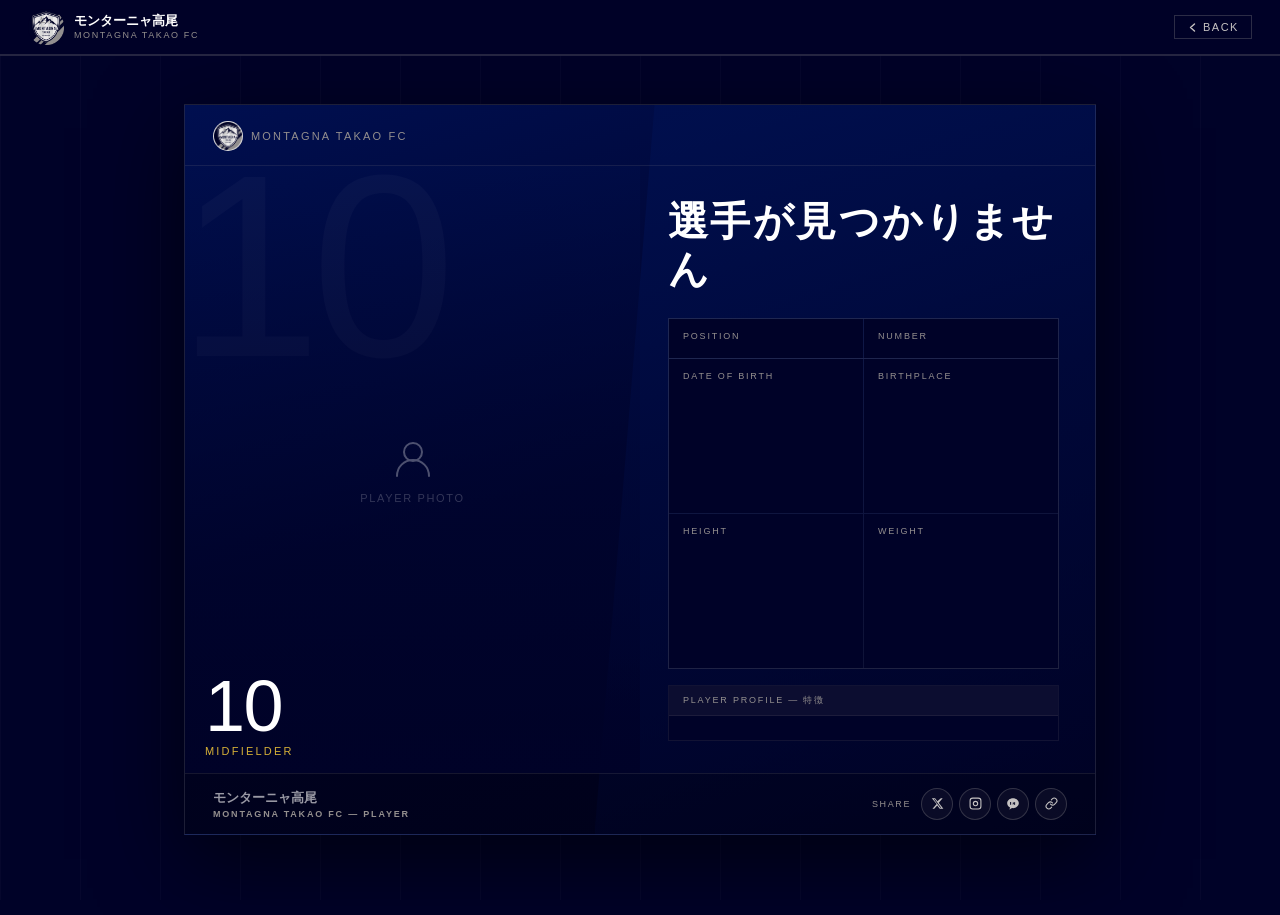
==== commit 5e4ad818: "Replace club badge emblem with logo image" ====
--- a/player.html
+++ b/player.html
@@ -32,7 +32,9 @@
     <!-- Top Bar -->
     <div class="card-top-bar">
       <div class="club-badge">
-        <div class="club-badge-emblem">⛰️</div>
+        <div class="club-badge-emblem">
+        <img src="images/logo.png" alt="モンターニャ高尾ロゴ" style="width:100%; height:auto; display:block;">
+      </div>
         <span class="club-badge-name">MONTAGNA TAKAO FC</span>
       </div>
     </div>
